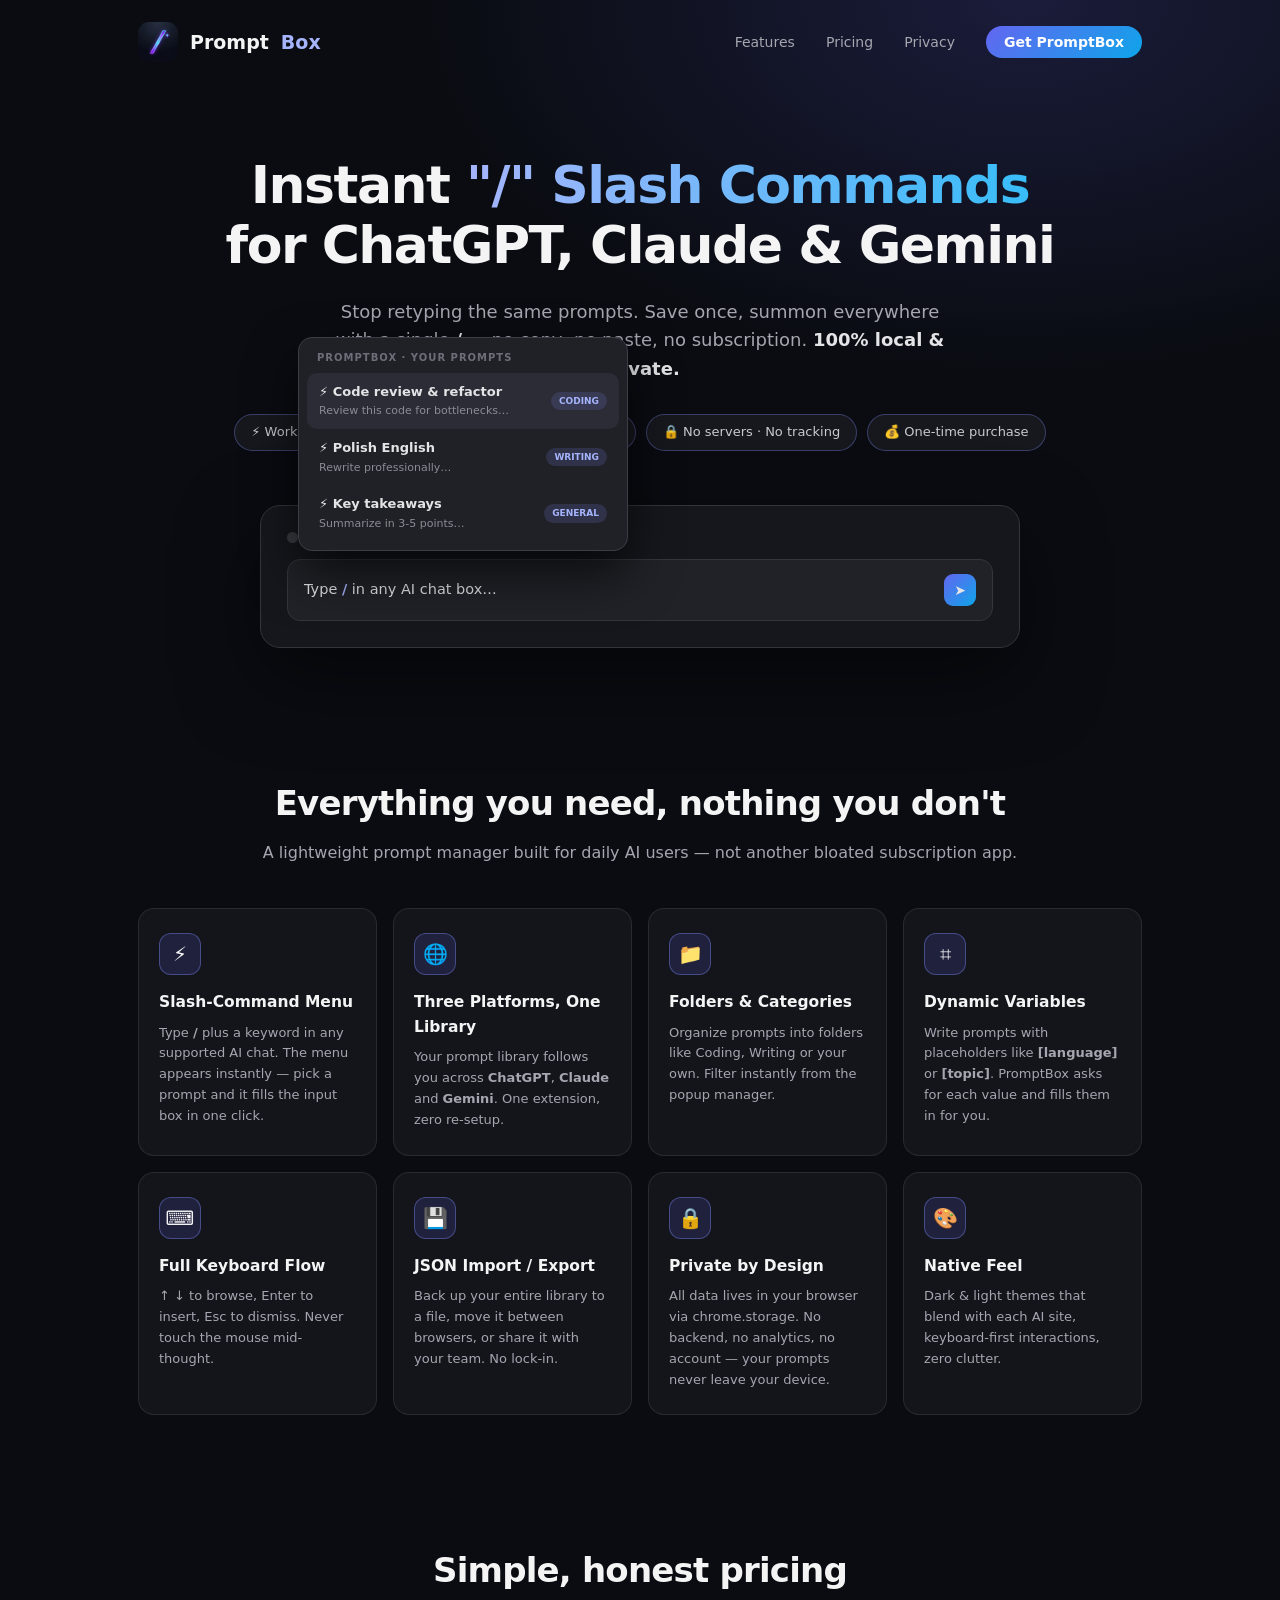
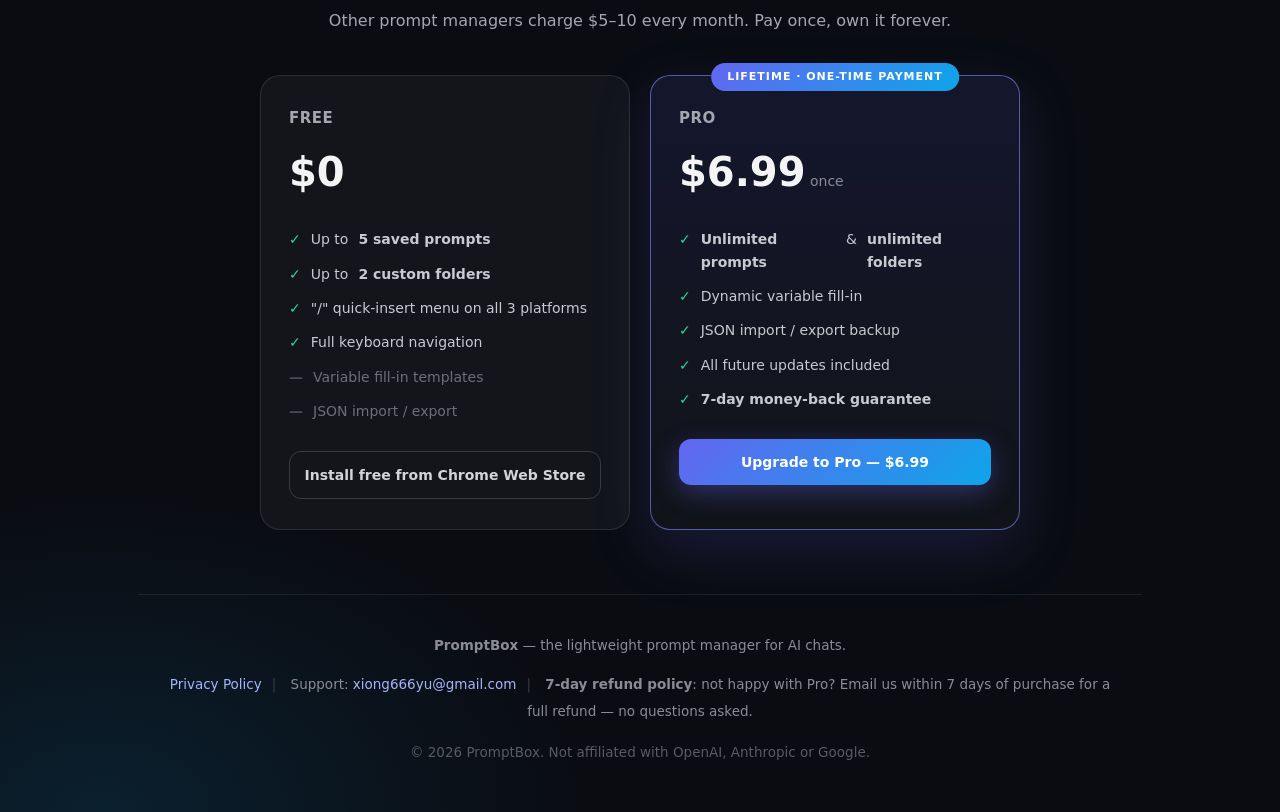
==== docs/index.html @ 629eef62 "PromptBox v2.0.0 — extension source + website docs (index, privacy)" ====
<!DOCTYPE html>
<html lang="en">
<head>
<meta charset="UTF-8">
<meta name="viewport" content="width=device-width, initial-scale=1.0">
<title>PromptBox — Instant "/" Slash Commands for ChatGPT, Claude & Gemini</title>
<meta name="description" content="Save, organize and insert AI prompts with a single / on ChatGPT, Claude and Gemini. Folders, variable fill-in, JSON backup. One-time purchase, 100% local & private.">
<style>
  * { margin: 0; padding: 0; box-sizing: border-box; }
  :root { color-scheme: dark; }
  body {
    font-family: -apple-system, 'Segoe UI', system-ui, sans-serif;
    background:
      radial-gradient(ellipse 1000px 620px at 80% 0%, rgba(99,102,241,0.18) 0%, transparent 60%),
      radial-gradient(ellipse 800px 520px at 8% 100%, rgba(14,165,233,0.13) 0%, transparent 60%),
      #0a0c12;
    color: #f4f4f5;
    line-height: 1.6;
  }
  .wrap { max-width: 1060px; margin: 0 auto; padding: 0 28px; }

  /* nav */
  nav { display: flex; align-items: center; justify-content: space-between; padding: 22px 0; }
  .brand { display: flex; align-items: center; gap: 12px; font-weight: 800; font-size: 19px; }
  .brand img { width: 40px; height: 40px; border-radius: 11px; }
  .brand em { font-style: normal; color: #a5b4fc; }
  nav .links a { color: #a6a6b0; text-decoration: none; font-size: 14px; margin-left: 26px; }
  nav .links a:hover { color: #fff; }
  nav .links a.cta {
    color: #fff; font-weight: 700;
    background: linear-gradient(135deg, #6366f1, #0ea5e9);
    padding: 8px 18px; border-radius: 99px;
  }

  /* hero */
  .hero { text-align: center; padding: 72px 0 64px; }
  .hero h1 { font-size: 52px; line-height: 1.15; letter-spacing: -1.5px; font-weight: 800; }
  .hero h1 .hl {
    background: linear-gradient(90deg, #a5b4fc, #38bdf8);
    -webkit-background-clip: text; background-clip: text; color: transparent;
  }
  .hero .sub { margin: 22px auto 0; max-width: 640px; font-size: 18px; color: #a6a6b0; }
  .hero .sub b { color: #e4e4e7; }
  .badge-row { margin-top: 30px; display: flex; justify-content: center; gap: 10px; flex-wrap: wrap; }
  .pill {
    font-size: 13px; color: #c9c9d1;
    background: rgba(255,255,255,0.05); border: 1px solid rgba(129,140,248,0.35);
    padding: 7px 16px; border-radius: 99px;
  }

  /* demo strip */
  .demo {
    margin: 54px auto 0; max-width: 760px;
    background: #16171d; border: 1px solid #33343c; border-radius: 20px;
    box-shadow: 0 30px 80px rgba(0,0,0,0.5);
    padding: 26px; text-align: left;
  }
  .demo-bar { display: flex; gap: 7px; margin-bottom: 16px; }
  .demo-bar i { width: 11px; height: 11px; border-radius: 50%; background: #3a3b43; }
  .composer {
    background: #212228; border: 1px solid #34353d; border-radius: 13px;
    padding: 14px 16px; font-size: 14.5px; color: #e4e4e7;
    display: flex; align-items: center; justify-content: space-between;
    position: relative;
  }
  .composer .txt b { color: #a5b4fc; }
  .send {
    width: 32px; height: 32px; border-radius: 9px; flex-shrink: 0;
    background: linear-gradient(135deg, #6366f1, #0ea5e9);
    display: flex; align-items: center; justify-content: center; font-size: 14px;
  }
  .menu-float {
    position: absolute; bottom: calc(100% + 9px); left: 10px; width: 330px;
    background: #202127; border: 1px solid #3c3d46; border-radius: 14px;
    box-shadow: 0 22px 50px rgba(0,0,0,0.65); padding: 8px;
  }
  .mh { font-size: 10px; font-weight: 700; letter-spacing: 1px; color: #6e6e78; padding: 4px 10px 7px; }
  .mi { display: flex; align-items: center; gap: 10px; padding: 9px 12px; border-radius: 10px; }
  .mi.on { background: #2b2c35; }
  .mi .t { font-size: 13px; font-weight: 600; }
  .mi .d { font-size: 11px; color: #8b8b95; }
  .mi .tag { margin-left: auto; font-size: 9px; font-weight: 800; color: #a5b4fc; background: rgba(129,140,248,0.16); padding: 2px 8px; border-radius: 99px; }

  /* features */
  section { padding: 64px 0; }
  h2.center { text-align: center; font-size: 34px; letter-spacing: -0.8px; margin-bottom: 10px; }
  p.center-sub { text-align: center; color: #a6a6b0; margin-bottom: 42px; }
  .grid { display: grid; grid-template-columns: repeat(4, 1fr); gap: 16px; }
  .card {
    background: rgba(255,255,255,0.04); border: 1px solid rgba(255,255,255,0.09);
    border-radius: 16px; padding: 24px 20px;
    transition: transform 0.2s ease, border-color 0.2s ease;
  }
  .card:hover { transform: translateY(-4px); border-color: rgba(129,140,248,0.5); }
  .card .ico {
    width: 42px; height: 42px; border-radius: 12px; margin-bottom: 15px;
    background: rgba(99,102,241,0.16); border: 1px solid rgba(129,140,248,0.4);
    display: flex; align-items: center; justify-content: center; font-size: 20px;
  }
  .card h3 { font-size: 15.5px; margin-bottom: 8px; }
  .card p { font-size: 13px; color: #a6a6b0; line-height: 1.6; }

  /* pricing */
  .pricing { display: grid; grid-template-columns: 1fr 1fr; gap: 20px; max-width: 760px; margin: 0 auto; }
  .plan {
    background: rgba(255,255,255,0.04); border: 1px solid rgba(255,255,255,0.1);
    border-radius: 20px; padding: 30px 28px;
  }
  .plan.pro {
    border: 1px solid rgba(129,140,248,0.6);
    background: linear-gradient(180deg, rgba(99,102,241,0.12), rgba(255,255,255,0.03));
    box-shadow: 0 20px 60px rgba(99,102,241,0.18);
    position: relative;
  }
  .plan .flag {
    position: absolute; top: -13px; left: 50%; transform: translateX(-50%);
    background: linear-gradient(135deg, #6366f1, #0ea5e9);
    color: #fff; font-size: 11px; font-weight: 800; letter-spacing: 1px;
    padding: 5px 16px; border-radius: 99px; white-space: nowrap;
  }
  .plan h3 { font-size: 15px; color: #a6a6b0; font-weight: 700; letter-spacing: 0.5px; }
  .plan .price { font-size: 40px; font-weight: 800; margin: 10px 0 2px; }
  .plan .price small { font-size: 14px; font-weight: 500; color: #8b8b95; }
  .plan ul { list-style: none; margin-top: 18px; }
  .plan li { font-size: 14px; color: #c9c9d1; padding: 6px 0; display: flex; gap: 10px; }
  .plan li::before { content: "✓"; color: #34d399; font-weight: 800; }
  .plan li.no { color: #6e6e78; }
  .plan li.no::before { content: "—"; color: #4a4a52; }
  .plan .buy {
    display: block; text-align: center; margin-top: 22px;
    padding: 12px; border-radius: 12px; text-decoration: none;
    font-weight: 700; font-size: 14px;
  }
  .plan.free .buy { border: 1px solid #3a3a41; color: #d4d4d8; }
  .plan.pro .buy {
    background: linear-gradient(135deg, #6366f1, #0ea5e9); color: #fff;
    box-shadow: 0 8px 26px rgba(99,102,241,0.35);
  }

  /* footer */
  footer {
    border-top: 1px solid rgba(255,255,255,0.08);
    padding: 40px 0 46px; text-align: center; color: #8b8b95; font-size: 13.5px;
  }
  footer a { color: #a5b4fc; text-decoration: none; }
  footer a:hover { text-decoration: underline; }
  footer .legal { margin-top: 14px; line-height: 2; }
  footer .legal .sep { margin: 0 10px; color: #3a3a41; }

  @media (max-width: 860px) {
    .grid { grid-template-columns: 1fr 1fr; }
    .pricing { grid-template-columns: 1fr; }
    .hero h1 { font-size: 36px; }
  }
</style>
</head>
<body>
  <div class="wrap">
    <nav>
      <div class="brand"><img src="../icons/icon48.png" alt="PromptBox logo">Prompt<em>Box</em></div>
      <div class="links">
        <a href="#features">Features</a>
        <a href="#pricing">Pricing</a>
        <a href="./privacy.html">Privacy</a>
        <a class="cta" href="#pricing">Get PromptBox</a>
      </div>
    </nav>

    <header class="hero">
      <h1>Instant <span class="hl">"/" Slash Commands</span><br>for ChatGPT, Claude &amp; Gemini</h1>
      <p class="sub">Stop retyping the same prompts. Save once, summon everywhere with a single <b>/</b> — no copy, no paste, no subscription. <b>100% local &amp; private.</b></p>
      <div class="badge-row">
        <span class="pill">⚡ Works on chatgpt.com · claude.ai · gemini.google.com</span>
        <span class="pill">🔒 No servers · No tracking</span>
        <span class="pill">💰 One-time purchase</span>
      </div>
      <div class="demo">
        <div class="demo-bar"><i></i><i></i><i></i></div>
        <div class="composer">
          <div class="menu-float">
            <div class="mh">PROMPTBOX · YOUR PROMPTS</div>
            <div class="mi on"><div><div class="t">⚡ Code review &amp; refactor</div><div class="d">Review this code for bottlenecks…</div></div><div class="tag">CODING</div></div>
            <div class="mi"><div><div class="t">⚡ Polish English</div><div class="d">Rewrite professionally…</div></div><div class="tag">WRITING</div></div>
            <div class="mi"><div><div class="t">⚡ Key takeaways</div><div class="d">Summarize in 3-5 points…</div></div><div class="tag">GENERAL</div></div>
          </div>
          <div class="txt">Type <b>/</b> in any AI chat box…</div>
          <div class="send">➤</div>
        </div>
      </div>
    </header>

    <section id="features">
      <h2 class="center">Everything you need, nothing you don't</h2>
      <p class="center-sub">A lightweight prompt manager built for daily AI users — not another bloated subscription app.</p>
      <div class="grid">
        <div class="card">
          <div class="ico">⚡</div>
          <h3>Slash-Command Menu</h3>
          <p>Type <b>/</b> plus a keyword in any supported AI chat. The menu appears instantly — pick a prompt and it fills the input box in one click.</p>
        </div>
        <div class="card">
          <div class="ico">🌐</div>
          <h3>Three Platforms, One Library</h3>
          <p>Your prompt library follows you across <b>ChatGPT</b>, <b>Claude</b> and <b>Gemini</b>. One extension, zero re-setup.</p>
        </div>
        <div class="card">
          <div class="ico">📁</div>
          <h3>Folders &amp; Categories</h3>
          <p>Organize prompts into folders like Coding, Writing or your own. Filter instantly from the popup manager.</p>
        </div>
        <div class="card">
          <div class="ico">⌗</div>
          <h3>Dynamic Variables</h3>
          <p>Write prompts with placeholders like <b>[language]</b> or <b>[topic]</b>. PromptBox asks for each value and fills them in for you.</p>
        </div>
        <div class="card">
          <div class="ico">⌨️</div>
          <h3>Full Keyboard Flow</h3>
          <p>↑ ↓ to browse, Enter to insert, Esc to dismiss. Never touch the mouse mid-thought.</p>
        </div>
        <div class="card">
          <div class="ico">💾</div>
          <h3>JSON Import / Export</h3>
          <p>Back up your entire library to a file, move it between browsers, or share it with your team. No lock-in.</p>
        </div>
        <div class="card">
          <div class="ico">🔒</div>
          <h3>Private by Design</h3>
          <p>All data lives in your browser via chrome.storage. No backend, no analytics, no account — your prompts never leave your device.</p>
        </div>
        <div class="card">
          <div class="ico">🎨</div>
          <h3>Native Feel</h3>
          <p>Dark &amp; light themes that blend with each AI site, keyboard-first interactions, zero clutter.</p>
        </div>
      </div>
    </section>

    <section id="pricing">
      <h2 class="center">Simple, honest pricing</h2>
      <p class="center-sub">Other prompt managers charge $5–10 every month. Pay once, own it forever.</p>
      <div class="pricing">
        <div class="plan free">
          <h3>FREE</h3>
          <div class="price">$0</div>
          <ul>
            <li>Up to <b>5 saved prompts</b></li>
            <li>Up to <b>2 custom folders</b></li>
            <li>"/" quick-insert menu on all 3 platforms</li>
            <li>Full keyboard navigation</li>
            <li class="no">Variable fill-in templates</li>
            <li class="no">JSON import / export</li>
          </ul>
          <a class="buy" href="#pricing">Install free from Chrome Web Store</a>
        </div>
        <div class="plan pro">
          <div class="flag">LIFETIME · ONE-TIME PAYMENT</div>
          <h3>PRO</h3>
          <div class="price">$6.99<small> once</small></div>
          <ul>
            <li><b>Unlimited prompts</b> &amp; <b>unlimited folders</b></li>
            <li>Dynamic variable fill-in</li>
            <li>JSON import / export backup</li>
            <li>All future updates included</li>
            <li><b>7-day money-back guarantee</b></li>
          </ul>
          <a class="buy" href="#pricing">Upgrade to Pro — $6.99</a>
        </div>
      </div>
    </section>

    <footer>
      <div class="wrap">
        <p><b>PromptBox</b> — the lightweight prompt manager for AI chats.</p>
        <p class="legal">
          <a href="./privacy.html">Privacy Policy</a><span class="sep">|</span>
          Support: <a href="mailto:xiong666yu@gmail.com">xiong666yu@gmail.com</a><span class="sep">|</span>
          <b>7-day refund policy</b>: not happy with Pro? Email us within 7 days of purchase for a full refund — no questions asked.
        </p>
        <p class="legal" style="color:#5a5a63">© 2026 PromptBox. Not affiliated with OpenAI, Anthropic or Google.</p>
      </div>
    </footer>
  </div>
</body>
</html>
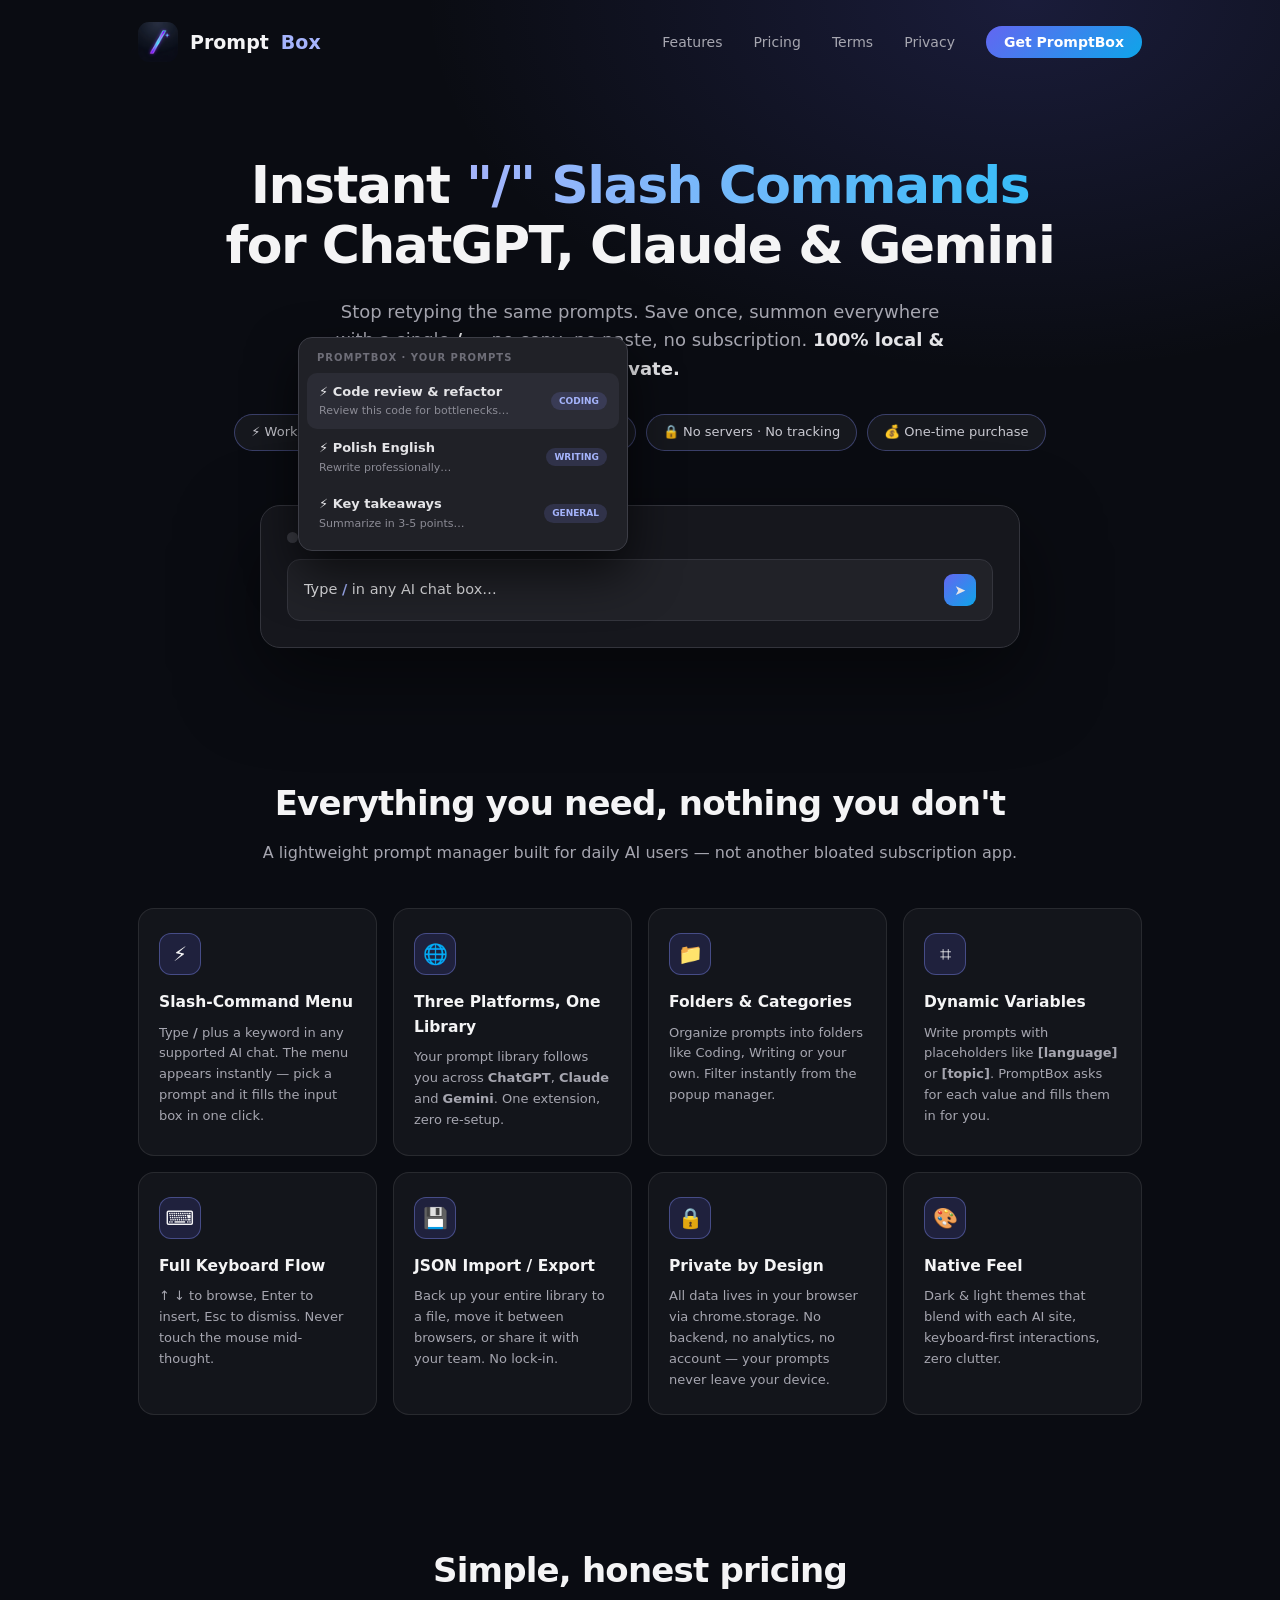
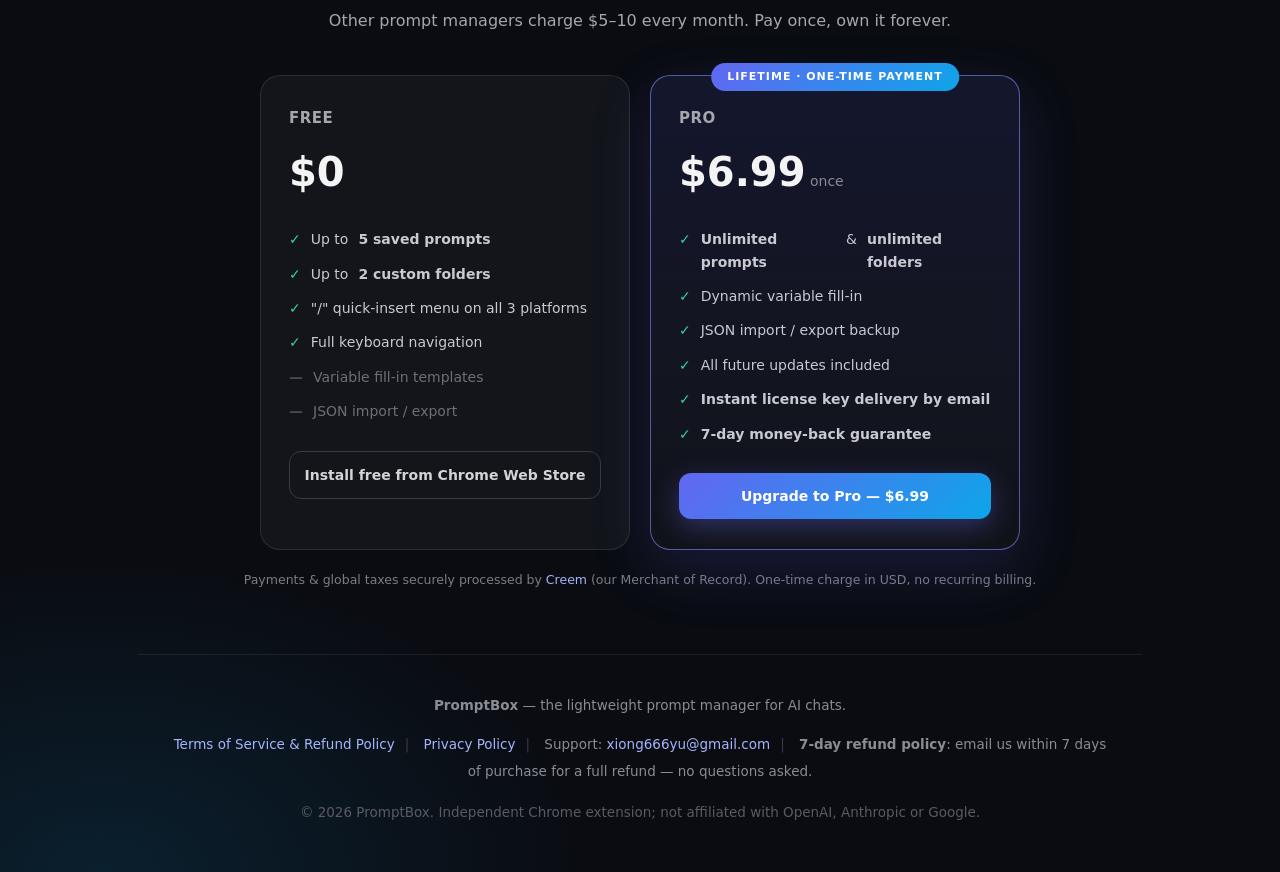
==== commit 5f98598e: "Release v2.0.1: fix Creem license validation, keyboard nav, and add Terms page" ====
--- a/docs/index.html
+++ b/docs/index.html
@@ -5,6 +5,7 @@
 <meta name="viewport" content="width=device-width, initial-scale=1.0">
 <title>PromptBox — Instant "/" Slash Commands for ChatGPT, Claude & Gemini</title>
 <meta name="description" content="Save, organize and insert AI prompts with a single / on ChatGPT, Claude and Gemini. Folders, variable fill-in, JSON backup. One-time purchase, 100% local & private.">
+<link rel="icon" type="image/png" href="./icons/icon48.png">
 <style>
   * { margin: 0; padding: 0; box-sizing: border-box; }
   :root { color-scheme: dark; }
@@ -157,10 +158,11 @@
 <body>
   <div class="wrap">
     <nav>
-      <div class="brand"><img src="../icons/icon48.png" alt="PromptBox logo">Prompt<em>Box</em></div>
+      <div class="brand"><img src="./icons/icon48.png" alt="PromptBox logo">Prompt<em>Box</em></div>
       <div class="links">
         <a href="#features">Features</a>
         <a href="#pricing">Pricing</a>
+        <a href="./terms.html">Terms</a>
         <a href="./privacy.html">Privacy</a>
         <a class="cta" href="#pricing">Get PromptBox</a>
       </div>
@@ -251,7 +253,7 @@
             <li class="no">Variable fill-in templates</li>
             <li class="no">JSON import / export</li>
           </ul>
-          <a class="buy" href="#pricing">Install free from Chrome Web Store</a>
+          <a class="buy" href="https://chromewebstore.google.com/detail/oknjopoijfmeckfmmkooggkionfedggf" target="_blank" rel="noopener">Install free from Chrome Web Store</a>
         </div>
         <div class="plan pro">
           <div class="flag">LIFETIME · ONE-TIME PAYMENT</div>
@@ -262,22 +264,25 @@
             <li>Dynamic variable fill-in</li>
             <li>JSON import / export backup</li>
             <li>All future updates included</li>
+            <li><b>Instant license key delivery by email</b></li>
             <li><b>7-day money-back guarantee</b></li>
           </ul>
-          <a class="buy" href="#pricing">Upgrade to Pro — $6.99</a>
-        </div>
-      </div>
+          <a class="buy" href="https://promptbox-license.xiong666yu.workers.dev/checkout" target="_blank" rel="noopener">Upgrade to Pro — $6.99</a>
+        </div>
+      </div>
+      <p style="text-align:center;color:#7c7c87;font-size:12.5px;margin-top:20px;">Payments &amp; global taxes securely processed by <a href="https://www.creem.io" target="_blank" rel="noopener" style="color:#a5b4fc;text-decoration:none;">Creem</a> (our Merchant of Record). One-time charge in USD, no recurring billing.</p>
     </section>
 
     <footer>
       <div class="wrap">
         <p><b>PromptBox</b> — the lightweight prompt manager for AI chats.</p>
         <p class="legal">
+          <a href="./terms.html">Terms of Service &amp; Refund Policy</a><span class="sep">|</span>
           <a href="./privacy.html">Privacy Policy</a><span class="sep">|</span>
           Support: <a href="mailto:xiong666yu@gmail.com">xiong666yu@gmail.com</a><span class="sep">|</span>
-          <b>7-day refund policy</b>: not happy with Pro? Email us within 7 days of purchase for a full refund — no questions asked.
+          <b>7-day refund policy</b>: email us within 7 days of purchase for a full refund — no questions asked.
         </p>
-        <p class="legal" style="color:#5a5a63">© 2026 PromptBox. Not affiliated with OpenAI, Anthropic or Google.</p>
+        <p class="legal" style="color:#5a5a63">© 2026 PromptBox. Independent Chrome extension; not affiliated with OpenAI, Anthropic or Google.</p>
       </div>
     </footer>
   </div>
